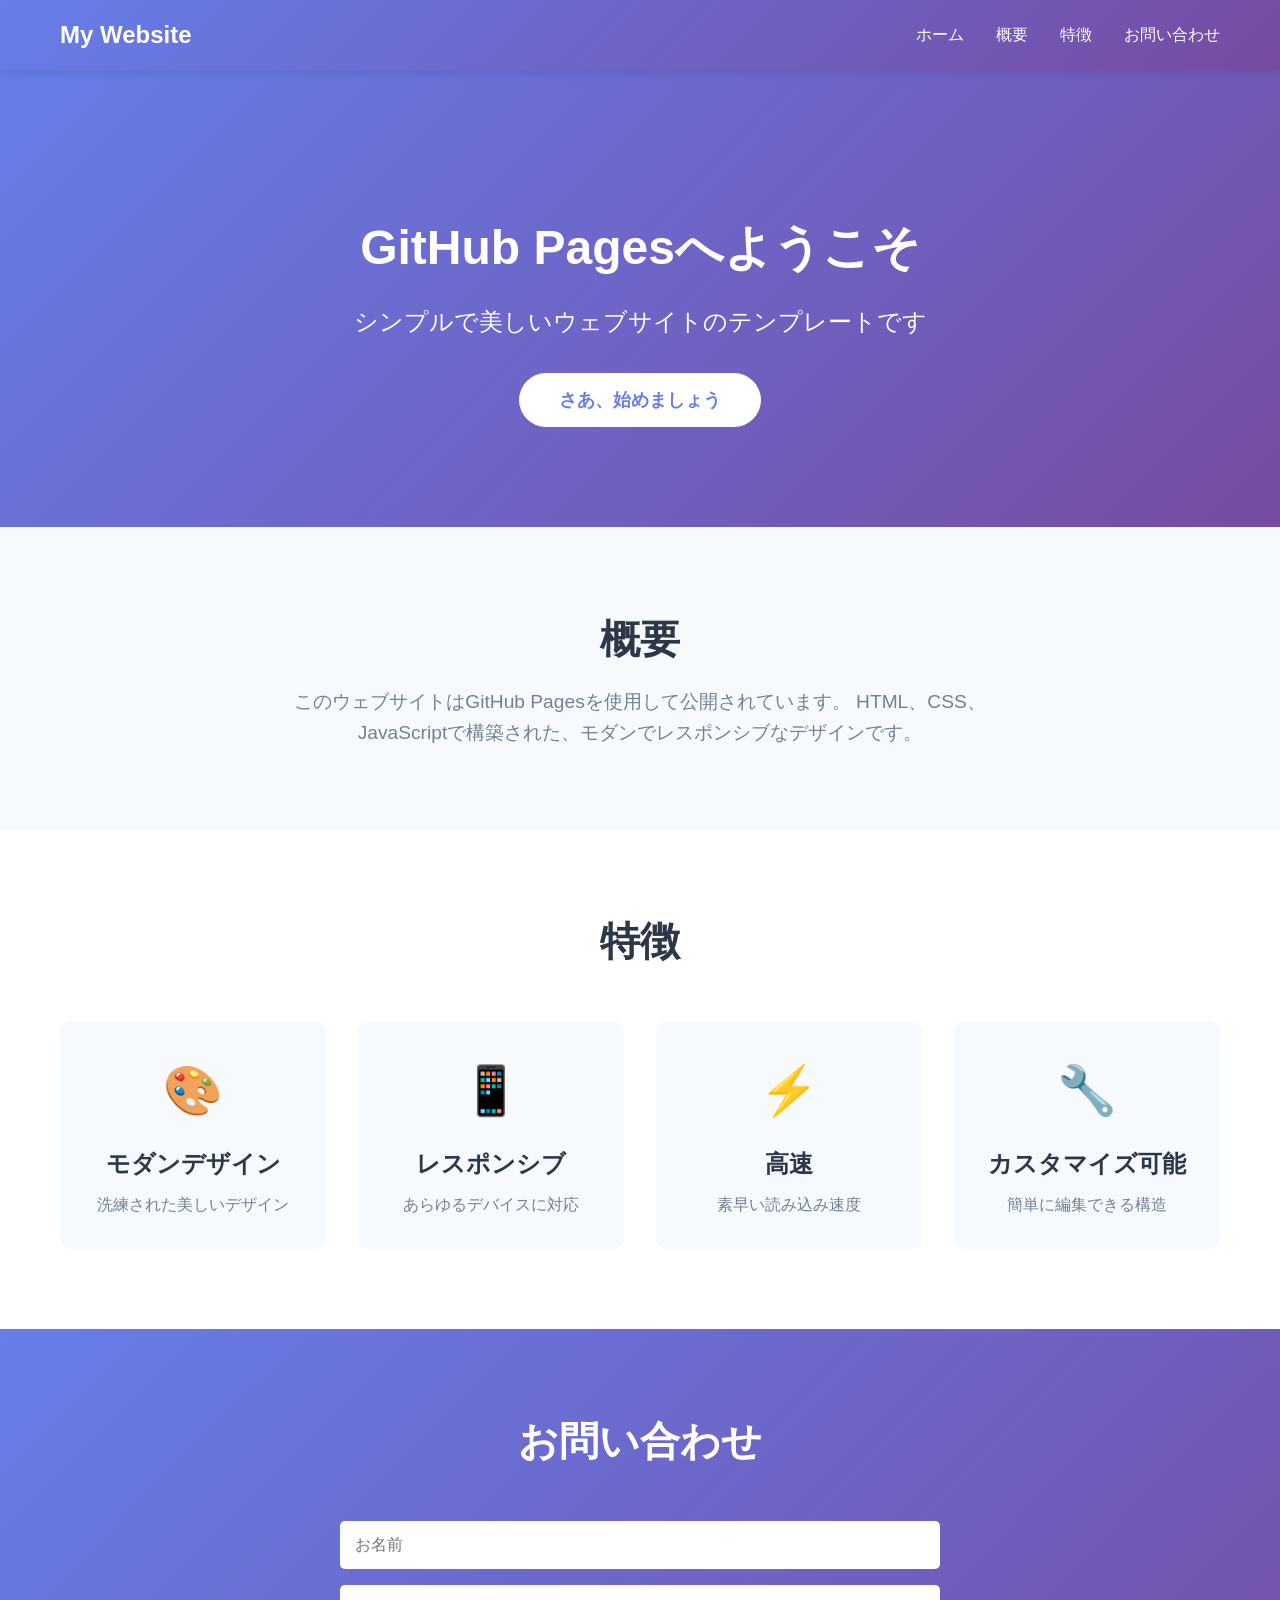
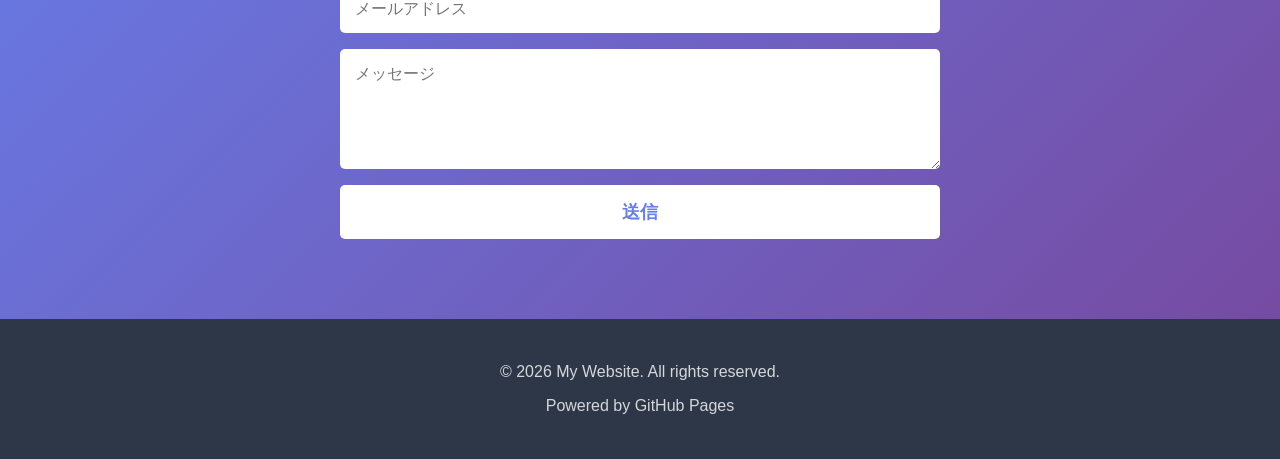
==== index.html @ a18860a4 "Add GitHub Pages template Created a modern, responsive website template with: - index.html: Main HTM" ====
<!DOCTYPE html>
<html lang="ja">
<head>
    <meta charset="UTF-8">
    <meta name="viewport" content="width=device-width, initial-scale=1.0">
    <meta name="description" content="GitHub Pagesで公開されたウェブサイトへようこそ">
    <title>My GitHub Pages Site</title>
    <link rel="stylesheet" href="style.css">
</head>
<body>
    <header>
        <nav class="navbar">
            <div class="container">
                <h1 class="logo">My Website</h1>
                <ul class="nav-menu">
                    <li><a href="#home">ホーム</a></li>
                    <li><a href="#about">概要</a></li>
                    <li><a href="#features">特徴</a></li>
                    <li><a href="#contact">お問い合わせ</a></li>
                </ul>
            </div>
        </nav>
    </header>

    <main>
        <section id="home" class="hero">
            <div class="container">
                <h2 class="hero-title">GitHub Pagesへようこそ</h2>
                <p class="hero-subtitle">シンプルで美しいウェブサイトのテンプレートです</p>
                <button class="cta-button">さあ、始めましょう</button>
            </div>
        </section>

        <section id="about" class="about">
            <div class="container">
                <h2 class="section-title">概要</h2>
                <p class="section-description">
                    このウェブサイトはGitHub Pagesを使用して公開されています。
                    HTML、CSS、JavaScriptで構築された、モダンでレスポンシブなデザインです。
                </p>
            </div>
        </section>

        <section id="features" class="features">
            <div class="container">
                <h2 class="section-title">特徴</h2>
                <div class="feature-grid">
                    <div class="feature-card">
                        <div class="feature-icon">🎨</div>
                        <h3>モダンデザイン</h3>
                        <p>洗練された美しいデザイン</p>
                    </div>
                    <div class="feature-card">
                        <div class="feature-icon">📱</div>
                        <h3>レスポンシブ</h3>
                        <p>あらゆるデバイスに対応</p>
                    </div>
                    <div class="feature-card">
                        <div class="feature-icon">⚡</div>
                        <h3>高速</h3>
                        <p>素早い読み込み速度</p>
                    </div>
                    <div class="feature-card">
                        <div class="feature-icon">🔧</div>
                        <h3>カスタマイズ可能</h3>
                        <p>簡単に編集できる構造</p>
                    </div>
                </div>
            </div>
        </section>

        <section id="contact" class="contact">
            <div class="container">
                <h2 class="section-title">お問い合わせ</h2>
                <form class="contact-form">
                    <input type="text" placeholder="お名前" required>
                    <input type="email" placeholder="メールアドレス" required>
                    <textarea placeholder="メッセージ" rows="5" required></textarea>
                    <button type="submit" class="submit-button">送信</button>
                </form>
            </div>
        </section>
    </main>

    <footer>
        <div class="container">
            <p>&copy; 2026 My Website. All rights reserved.</p>
            <p>Powered by GitHub Pages</p>
        </div>
    </footer>

    <script src="script.js"></script>
</body>
</html>
---- style.css ----
/* リセットとベーススタイル */
* {
    margin: 0;
    padding: 0;
    box-sizing: border-box;
}

body {
    font-family: -apple-system, BlinkMacSystemFont, 'Segoe UI', Roboto, Oxygen, Ubuntu, Cantarell, sans-serif;
    line-height: 1.6;
    color: #333;
    overflow-x: hidden;
}

.container {
    max-width: 1200px;
    margin: 0 auto;
    padding: 0 20px;
}

/* ナビゲーションバー */
.navbar {
    background: linear-gradient(135deg, #667eea 0%, #764ba2 100%);
    color: white;
    padding: 1rem 0;
    position: fixed;
    width: 100%;
    top: 0;
    z-index: 1000;
    box-shadow: 0 2px 10px rgba(0, 0, 0, 0.1);
}

.navbar .container {
    display: flex;
    justify-content: space-between;
    align-items: center;
}

.logo {
    font-size: 1.5rem;
    font-weight: bold;
}

.nav-menu {
    display: flex;
    list-style: none;
    gap: 2rem;
}

.nav-menu a {
    color: white;
    text-decoration: none;
    transition: opacity 0.3s;
}

.nav-menu a:hover {
    opacity: 0.8;
}

/* ヒーローセクション */
.hero {
    background: linear-gradient(135deg, #667eea 0%, #764ba2 100%);
    color: white;
    padding: 150px 0 100px;
    text-align: center;
    margin-top: 60px;
}

.hero-title {
    font-size: 3rem;
    margin-bottom: 1rem;
    animation: fadeInUp 1s ease;
}

.hero-subtitle {
    font-size: 1.5rem;
    margin-bottom: 2rem;
    opacity: 0.9;
    animation: fadeInUp 1s ease 0.2s;
    animation-fill-mode: both;
}

.cta-button {
    background: white;
    color: #667eea;
    padding: 15px 40px;
    font-size: 1.1rem;
    border: none;
    border-radius: 50px;
    cursor: pointer;
    transition: transform 0.3s, box-shadow 0.3s;
    animation: fadeInUp 1s ease 0.4s;
    animation-fill-mode: both;
    font-weight: bold;
}

.cta-button:hover {
    transform: translateY(-3px);
    box-shadow: 0 10px 25px rgba(0, 0, 0, 0.2);
}

/* セクション共通スタイル */
section {
    padding: 80px 0;
}

.section-title {
    font-size: 2.5rem;
    text-align: center;
    margin-bottom: 1rem;
    color: #2d3748;
}

.section-description {
    text-align: center;
    font-size: 1.2rem;
    color: #718096;
    max-width: 700px;
    margin: 0 auto;
}

/* 概要セクション */
.about {
    background: #f7fafc;
}

/* 特徴セクション */
.features {
    background: white;
}

.feature-grid {
    display: grid;
    grid-template-columns: repeat(auto-fit, minmax(250px, 1fr));
    gap: 2rem;
    margin-top: 3rem;
}

.feature-card {
    background: #f7fafc;
    padding: 2rem;
    border-radius: 10px;
    text-align: center;
    transition: transform 0.3s, box-shadow 0.3s;
}

.feature-card:hover {
    transform: translateY(-5px);
    box-shadow: 0 10px 30px rgba(0, 0, 0, 0.1);
}

.feature-icon {
    font-size: 3rem;
    margin-bottom: 1rem;
}

.feature-card h3 {
    font-size: 1.5rem;
    margin-bottom: 0.5rem;
    color: #2d3748;
}

.feature-card p {
    color: #718096;
}

/* お問い合わせセクション */
.contact {
    background: linear-gradient(135deg, #667eea 0%, #764ba2 100%);
    color: white;
}

.contact .section-title {
    color: white;
}

.contact-form {
    max-width: 600px;
    margin: 3rem auto 0;
    display: flex;
    flex-direction: column;
    gap: 1rem;
}

.contact-form input,
.contact-form textarea {
    padding: 15px;
    border: none;
    border-radius: 5px;
    font-size: 1rem;
    font-family: inherit;
}

.contact-form textarea {
    resize: vertical;
}

.submit-button {
    background: white;
    color: #667eea;
    padding: 15px;
    border: none;
    border-radius: 5px;
    font-size: 1.1rem;
    font-weight: bold;
    cursor: pointer;
    transition: transform 0.3s, box-shadow 0.3s;
}

.submit-button:hover {
    transform: translateY(-2px);
    box-shadow: 0 5px 15px rgba(0, 0, 0, 0.2);
}

/* フッター */
footer {
    background: #2d3748;
    color: white;
    text-align: center;
    padding: 2rem 0;
}

footer p {
    margin: 0.5rem 0;
    opacity: 0.8;
}

/* アニメーション */
@keyframes fadeInUp {
    from {
        opacity: 0;
        transform: translateY(30px);
    }
    to {
        opacity: 1;
        transform: translateY(0);
    }
}

/* レスポンシブデザイン */
@media (max-width: 768px) {
    .nav-menu {
        gap: 1rem;
        font-size: 0.9rem;
    }

    .hero-title {
        font-size: 2rem;
    }

    .hero-subtitle {
        font-size: 1.2rem;
    }

    .section-title {
        font-size: 2rem;
    }

    .feature-grid {
        grid-template-columns: 1fr;
    }
}

@media (max-width: 480px) {
    .navbar .container {
        flex-direction: column;
        gap: 1rem;
    }

    .nav-menu {
        flex-wrap: wrap;
        justify-content: center;
    }
}
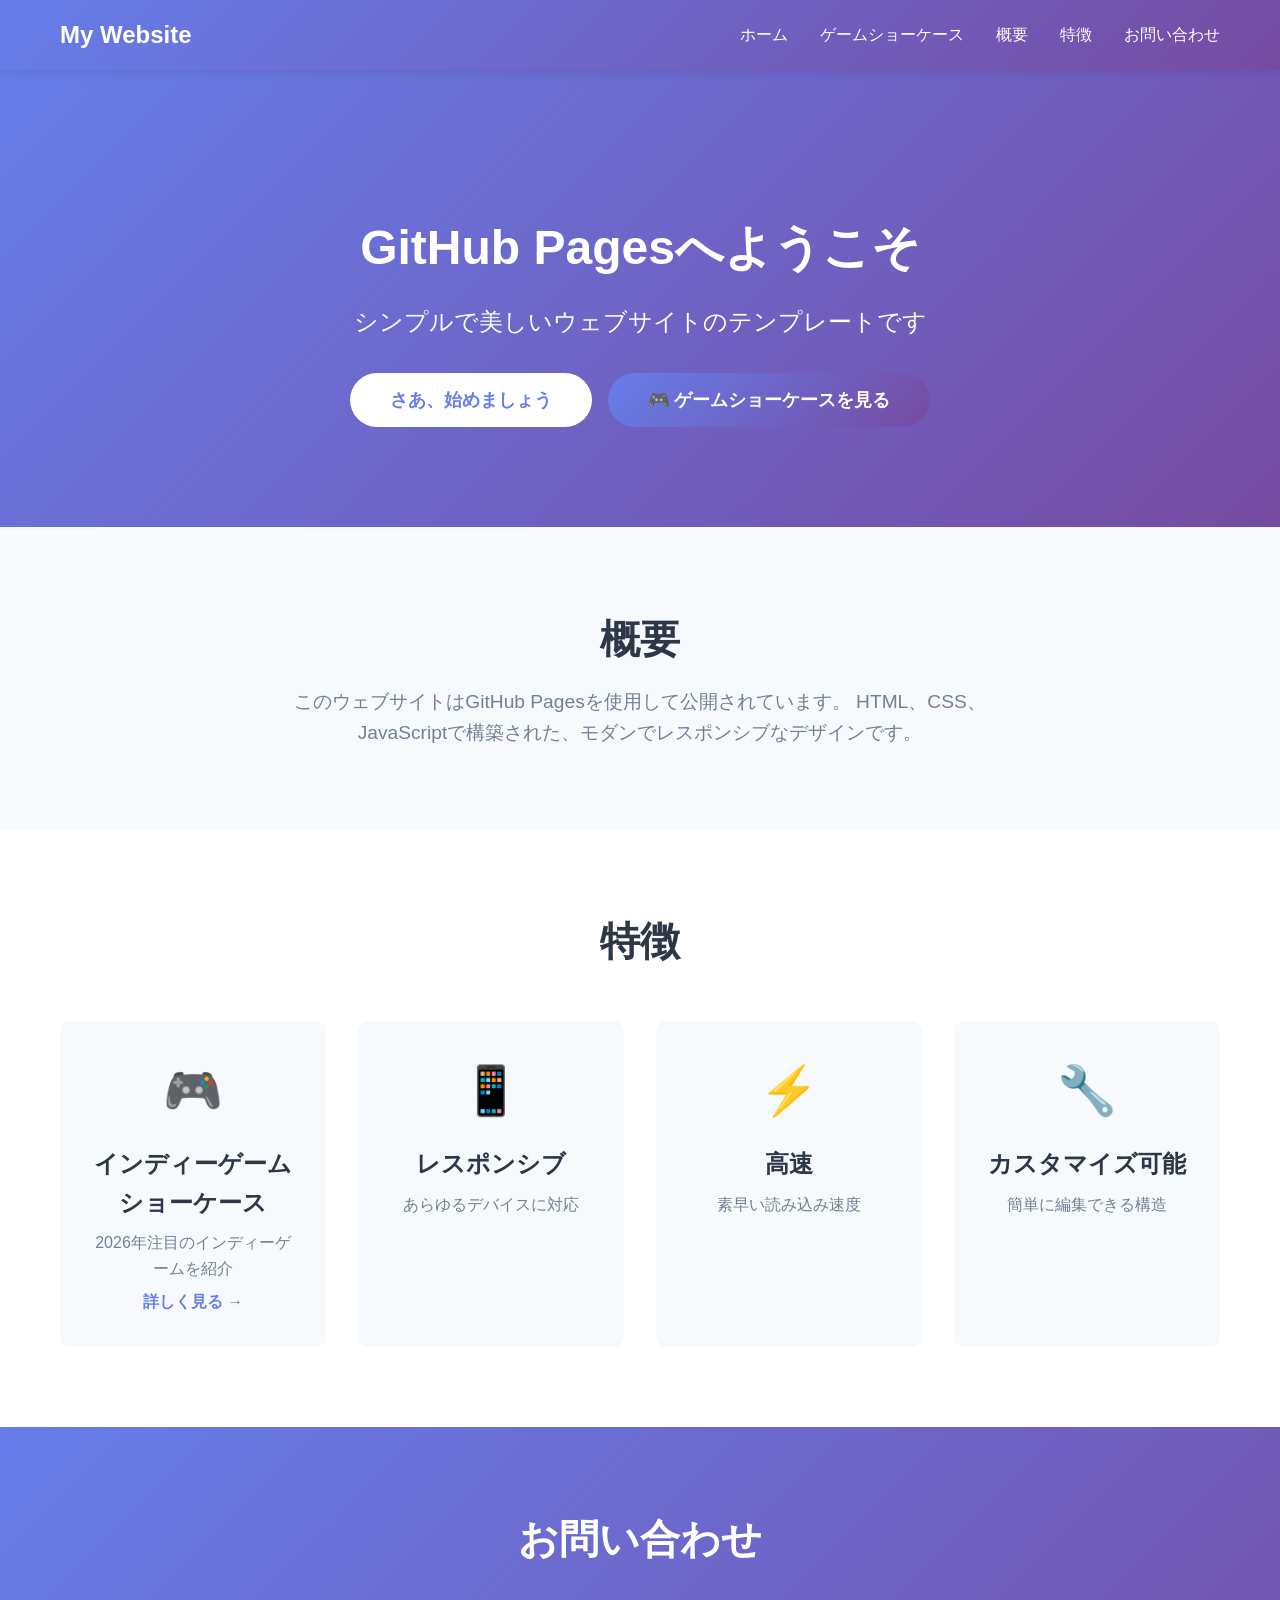
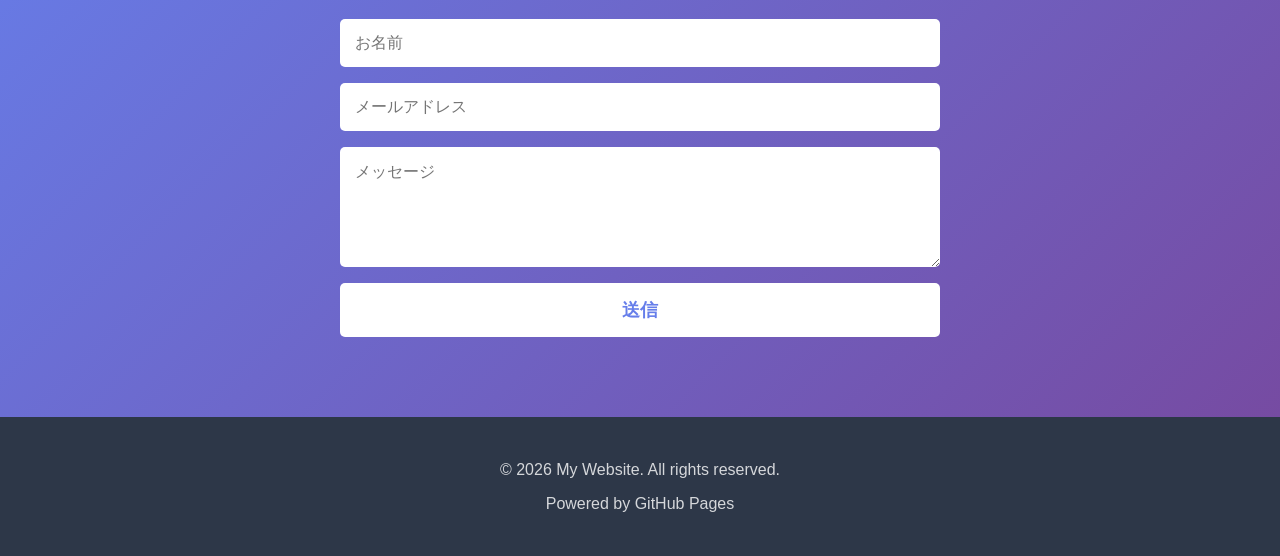
==== commit 52cd5f2e: "Add indie games showcase page for 2026 Created a comprehensive showcase page featuring: - 10 trendin" ====
--- a/index.html
+++ b/index.html
@@ -14,6 +14,7 @@
                 <h1 class="logo">My Website</h1>
                 <ul class="nav-menu">
                     <li><a href="#home">ホーム</a></li>
+                    <li><a href="showcase.html">ゲームショーケース</a></li>
                     <li><a href="#about">概要</a></li>
                     <li><a href="#features">特徴</a></li>
                     <li><a href="#contact">お問い合わせ</a></li>
@@ -27,7 +28,14 @@
             <div class="container">
                 <h2 class="hero-title">GitHub Pagesへようこそ</h2>
                 <p class="hero-subtitle">シンプルで美しいウェブサイトのテンプレートです</p>
-                <button class="cta-button">さあ、始めましょう</button>
+                <div style="display: flex; gap: 1rem; justify-content: center; flex-wrap: wrap;">
+                    <button class="cta-button">さあ、始めましょう</button>
+                    <a href="showcase.html" style="text-decoration: none;">
+                        <button class="cta-button" style="background: linear-gradient(135deg, #667eea 0%, #764ba2 100%); color: white;">
+                            🎮 ゲームショーケースを見る
+                        </button>
+                    </a>
+                </div>
             </div>
         </section>
 
@@ -46,9 +54,10 @@
                 <h2 class="section-title">特徴</h2>
                 <div class="feature-grid">
                     <div class="feature-card">
-                        <div class="feature-icon">🎨</div>
-                        <h3>モダンデザイン</h3>
-                        <p>洗練された美しいデザイン</p>
+                        <div class="feature-icon">🎮</div>
+                        <h3>インディーゲームショーケース</h3>
+                        <p>2026年注目のインディーゲームを紹介</p>
+                        <a href="showcase.html" style="display: inline-block; margin-top: 0.5rem; color: #667eea; text-decoration: none; font-weight: bold;">詳しく見る →</a>
                     </div>
                     <div class="feature-card">
                         <div class="feature-icon">📱</div>
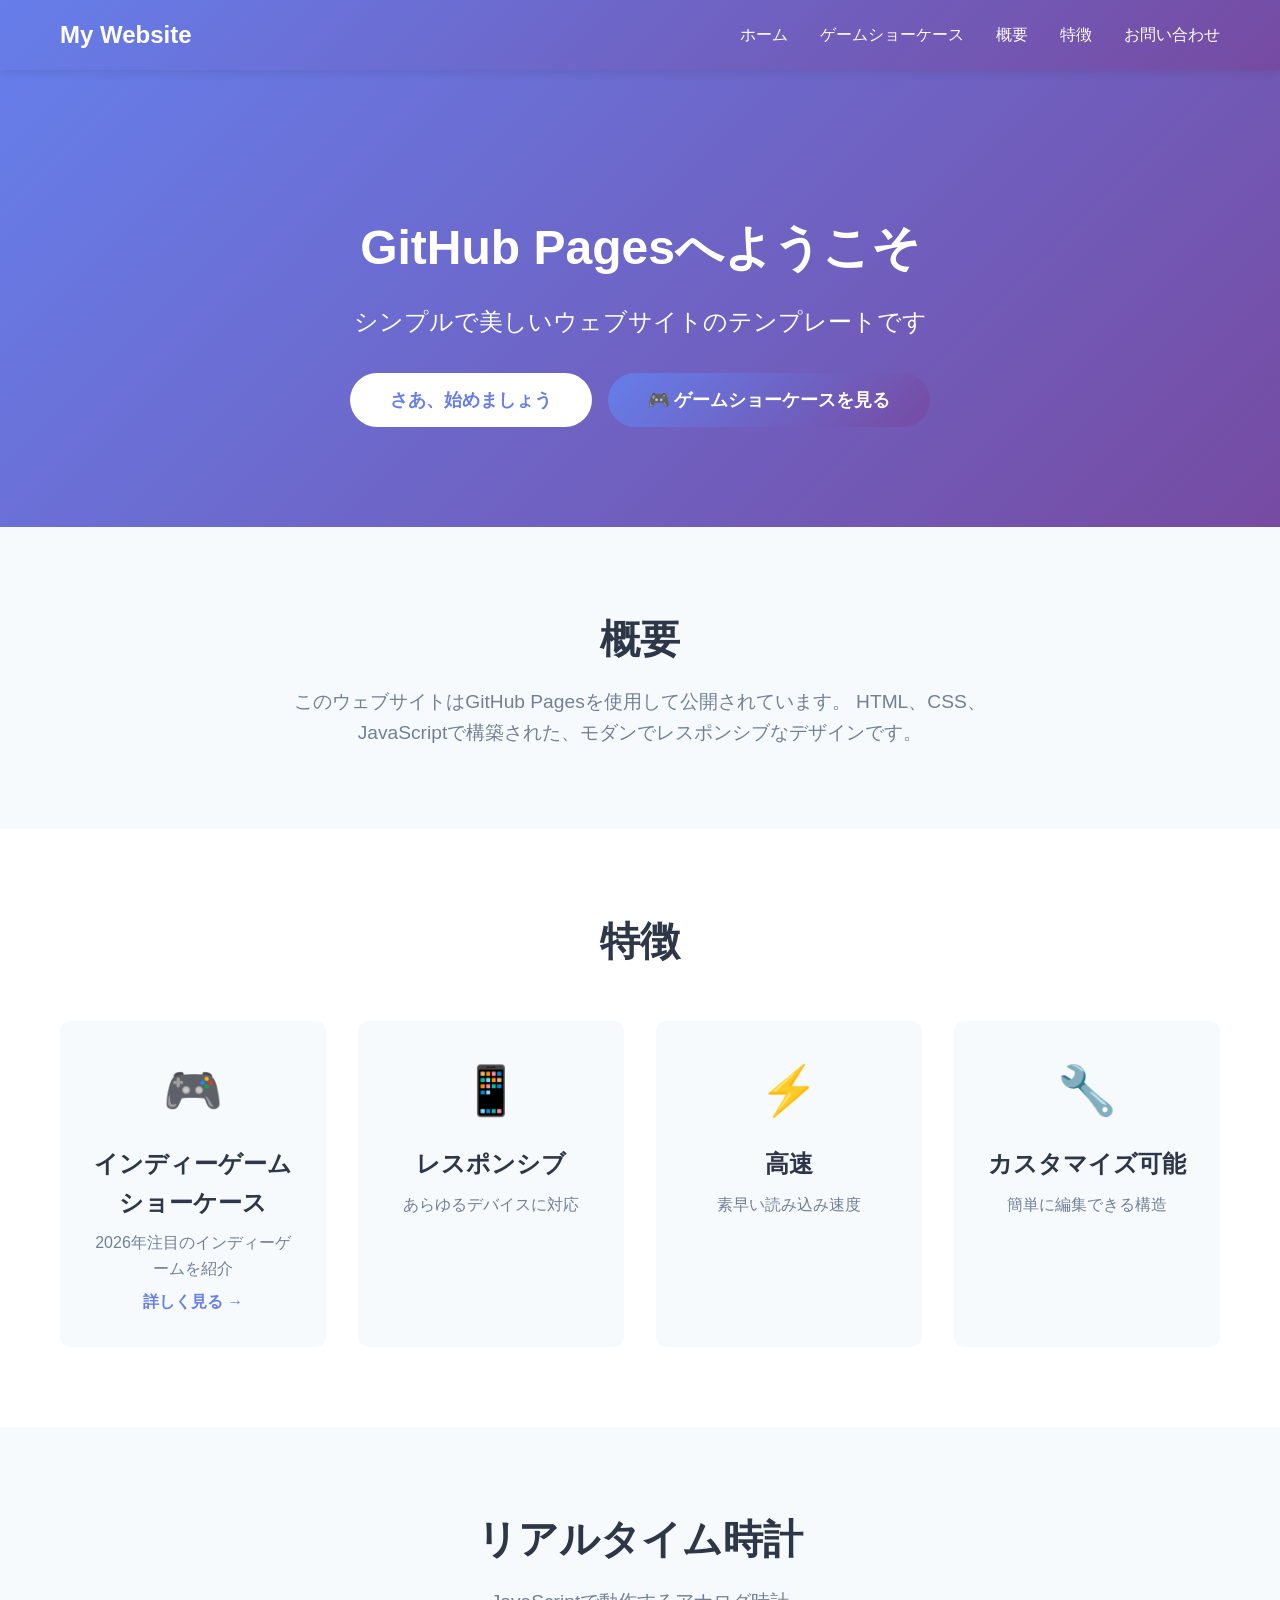
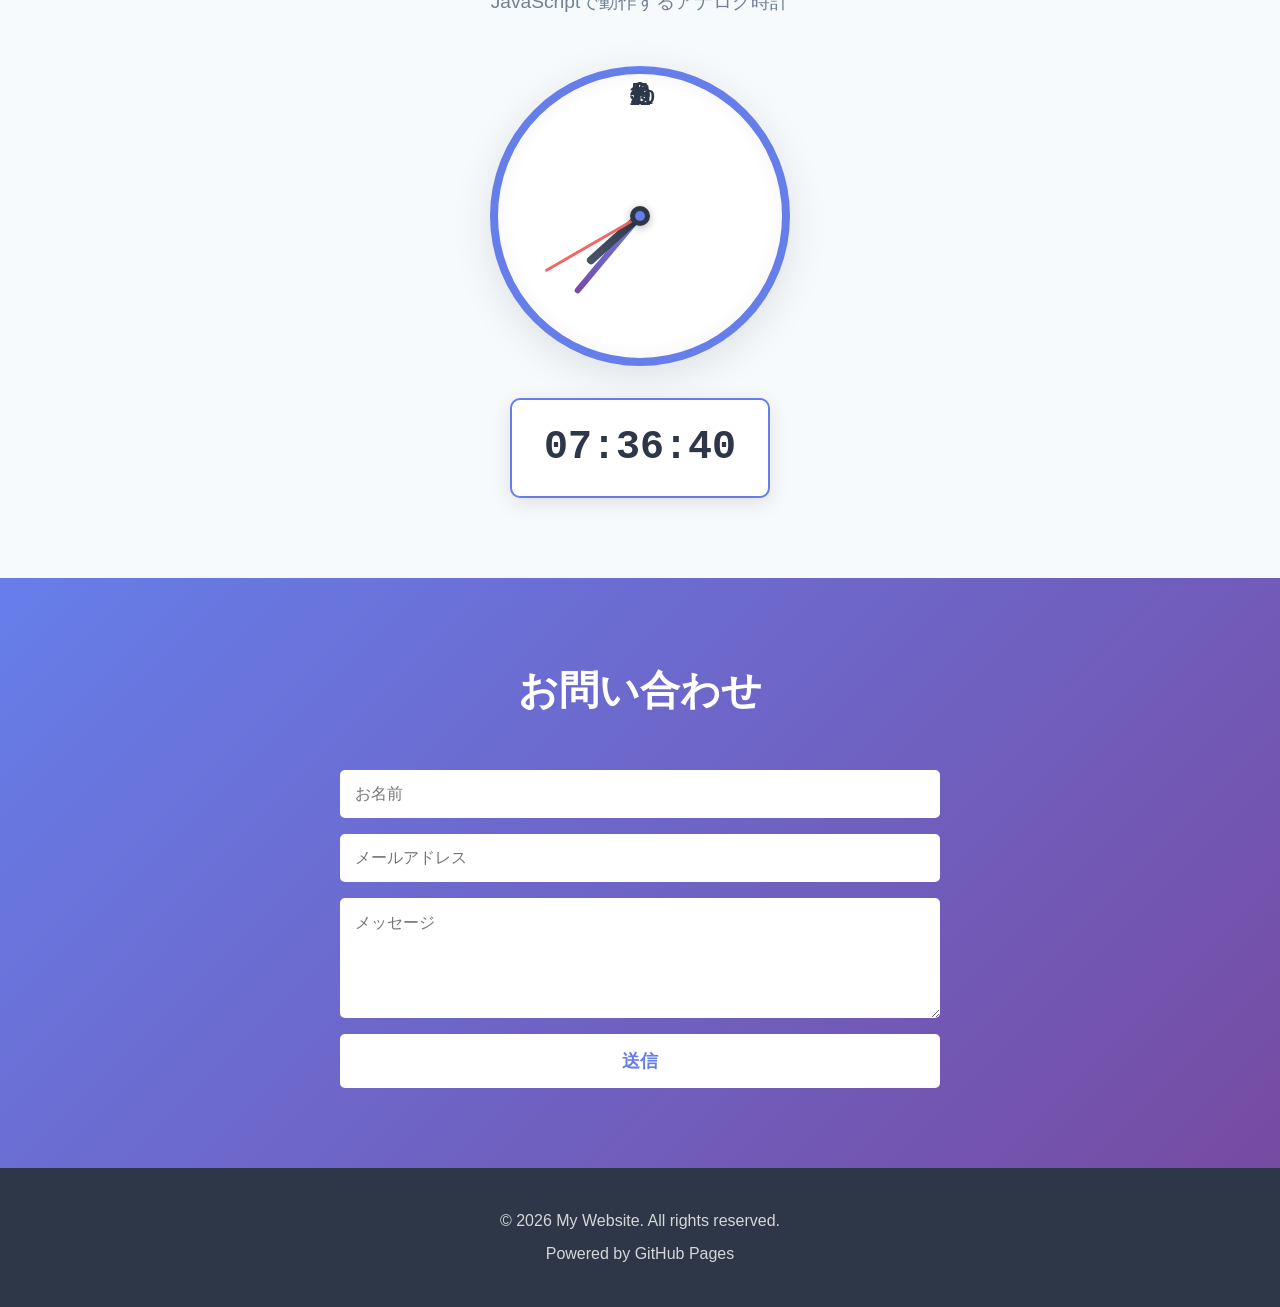
==== commit 97784978: "Add dynamic analog clock to homepage Implemented a fully functional analog clock with the following " ====
--- a/index.html
+++ b/index.html
@@ -78,6 +78,39 @@
             </div>
         </section>
 
+        <section id="clock" class="clock-section">
+            <div class="container">
+                <h2 class="section-title">リアルタイム時計</h2>
+                <p class="section-description">JavaScriptで動作するアナログ時計</p>
+                <div class="clock-container">
+                    <div class="analog-clock">
+                        <div class="clock-face">
+                            <!-- 時刻マーカー -->
+                            <div class="hour-marker" style="transform: rotate(0deg)"><span>12</span></div>
+                            <div class="hour-marker" style="transform: rotate(30deg)"><span>1</span></div>
+                            <div class="hour-marker" style="transform: rotate(60deg)"><span>2</span></div>
+                            <div class="hour-marker" style="transform: rotate(90deg)"><span>3</span></div>
+                            <div class="hour-marker" style="transform: rotate(120deg)"><span>4</span></div>
+                            <div class="hour-marker" style="transform: rotate(150deg)"><span>5</span></div>
+                            <div class="hour-marker" style="transform: rotate(180deg)"><span>6</span></div>
+                            <div class="hour-marker" style="transform: rotate(210deg)"><span>7</span></div>
+                            <div class="hour-marker" style="transform: rotate(240deg)"><span>8</span></div>
+                            <div class="hour-marker" style="transform: rotate(270deg)"><span>9</span></div>
+                            <div class="hour-marker" style="transform: rotate(300deg)"><span>10</span></div>
+                            <div class="hour-marker" style="transform: rotate(330deg)"><span>11</span></div>
+
+                            <!-- 時計の針 -->
+                            <div class="hand hour-hand" id="hour-hand"></div>
+                            <div class="hand minute-hand" id="minute-hand"></div>
+                            <div class="hand second-hand" id="second-hand"></div>
+                            <div class="center-dot"></div>
+                        </div>
+                    </div>
+                    <div class="digital-time" id="digital-time">00:00:00</div>
+                </div>
+            </div>
+        </section>
+
         <section id="contact" class="contact">
             <div class="container">
                 <h2 class="section-title">お問い合わせ</h2>
--- a/style.css
+++ b/style.css
@@ -237,6 +237,144 @@
     }
 }
 
+/* 時計セクション */
+.clock-section {
+    background: #f7fafc;
+    padding: 80px 0;
+}
+
+.clock-container {
+    display: flex;
+    flex-direction: column;
+    align-items: center;
+    gap: 2rem;
+    margin-top: 3rem;
+}
+
+.analog-clock {
+    position: relative;
+    width: 300px;
+    height: 300px;
+    background: white;
+    border-radius: 50%;
+    box-shadow: 0 10px 40px rgba(0, 0, 0, 0.1),
+                inset 0 0 20px rgba(0, 0, 0, 0.05);
+    border: 8px solid #667eea;
+}
+
+.clock-face {
+    position: relative;
+    width: 100%;
+    height: 100%;
+    border-radius: 50%;
+}
+
+/* 時刻マーカー */
+.hour-marker {
+    position: absolute;
+    width: 100%;
+    height: 100%;
+    display: flex;
+    justify-content: center;
+    top: 0;
+    left: 0;
+}
+
+.hour-marker span {
+    display: inline-block;
+    margin-top: 10px;
+    font-size: 1.2rem;
+    font-weight: bold;
+    color: #2d3748;
+    transform: rotate(calc(var(--rotation) * -1deg));
+}
+
+.hour-marker:nth-child(1) span { transform: rotate(0deg); }
+.hour-marker:nth-child(2) span { transform: rotate(-30deg); }
+.hour-marker:nth-child(3) span { transform: rotate(-60deg); }
+.hour-marker:nth-child(4) span { transform: rotate(-90deg); }
+.hour-marker:nth-child(5) span { transform: rotate(-120deg); }
+.hour-marker:nth-child(6) span { transform: rotate(-150deg); }
+.hour-marker:nth-child(7) span { transform: rotate(-180deg); }
+.hour-marker:nth-child(8) span { transform: rotate(-210deg); }
+.hour-marker:nth-child(9) span { transform: rotate(-240deg); }
+.hour-marker:nth-child(10) span { transform: rotate(-270deg); }
+.hour-marker:nth-child(11) span { transform: rotate(-300deg); }
+.hour-marker:nth-child(12) span { transform: rotate(-330deg); }
+
+/* 時計の針 */
+.hand {
+    position: absolute;
+    bottom: 50%;
+    left: 50%;
+    transform-origin: bottom center;
+    border-radius: 10px;
+    transition: transform 0.3s cubic-bezier(0.4, 0, 0.2, 1);
+}
+
+.hour-hand {
+    width: 8px;
+    height: 70px;
+    background: linear-gradient(to top, #2d3748, #4a5568);
+    margin-left: -4px;
+    z-index: 3;
+}
+
+.minute-hand {
+    width: 6px;
+    height: 100px;
+    background: linear-gradient(to top, #667eea, #764ba2);
+    margin-left: -3px;
+    z-index: 2;
+}
+
+.second-hand {
+    width: 3px;
+    height: 110px;
+    background: #f56565;
+    margin-left: -1.5px;
+    z-index: 4;
+    transition: transform 0.05s cubic-bezier(0.4, 0, 0.2, 1);
+}
+
+.center-dot {
+    position: absolute;
+    width: 20px;
+    height: 20px;
+    background: #2d3748;
+    border-radius: 50%;
+    top: 50%;
+    left: 50%;
+    transform: translate(-50%, -50%);
+    z-index: 5;
+    box-shadow: 0 2px 8px rgba(0, 0, 0, 0.3);
+}
+
+.center-dot::after {
+    content: '';
+    position: absolute;
+    width: 10px;
+    height: 10px;
+    background: #667eea;
+    border-radius: 50%;
+    top: 50%;
+    left: 50%;
+    transform: translate(-50%, -50%);
+}
+
+/* デジタル時計 */
+.digital-time {
+    font-size: 2.5rem;
+    font-weight: bold;
+    color: #2d3748;
+    font-family: 'Courier New', monospace;
+    background: white;
+    padding: 1rem 2rem;
+    border-radius: 10px;
+    box-shadow: 0 5px 20px rgba(0, 0, 0, 0.1);
+    border: 2px solid #667eea;
+}
+
 /* レスポンシブデザイン */
 @media (max-width: 768px) {
     .nav-menu {
@@ -259,6 +397,27 @@
     .feature-grid {
         grid-template-columns: 1fr;
     }
+
+    .analog-clock {
+        width: 250px;
+        height: 250px;
+    }
+
+    .hour-hand {
+        height: 60px;
+    }
+
+    .minute-hand {
+        height: 85px;
+    }
+
+    .second-hand {
+        height: 95px;
+    }
+
+    .digital-time {
+        font-size: 2rem;
+    }
 }
 
 @media (max-width: 480px) {
@@ -271,4 +430,30 @@
         flex-wrap: wrap;
         justify-content: center;
     }
-}
+
+    .analog-clock {
+        width: 200px;
+        height: 200px;
+    }
+
+    .hour-hand {
+        height: 50px;
+    }
+
+    .minute-hand {
+        height: 70px;
+    }
+
+    .second-hand {
+        height: 80px;
+    }
+
+    .hour-marker span {
+        font-size: 1rem;
+    }
+
+    .digital-time {
+        font-size: 1.5rem;
+        padding: 0.75rem 1.5rem;
+    }
+}
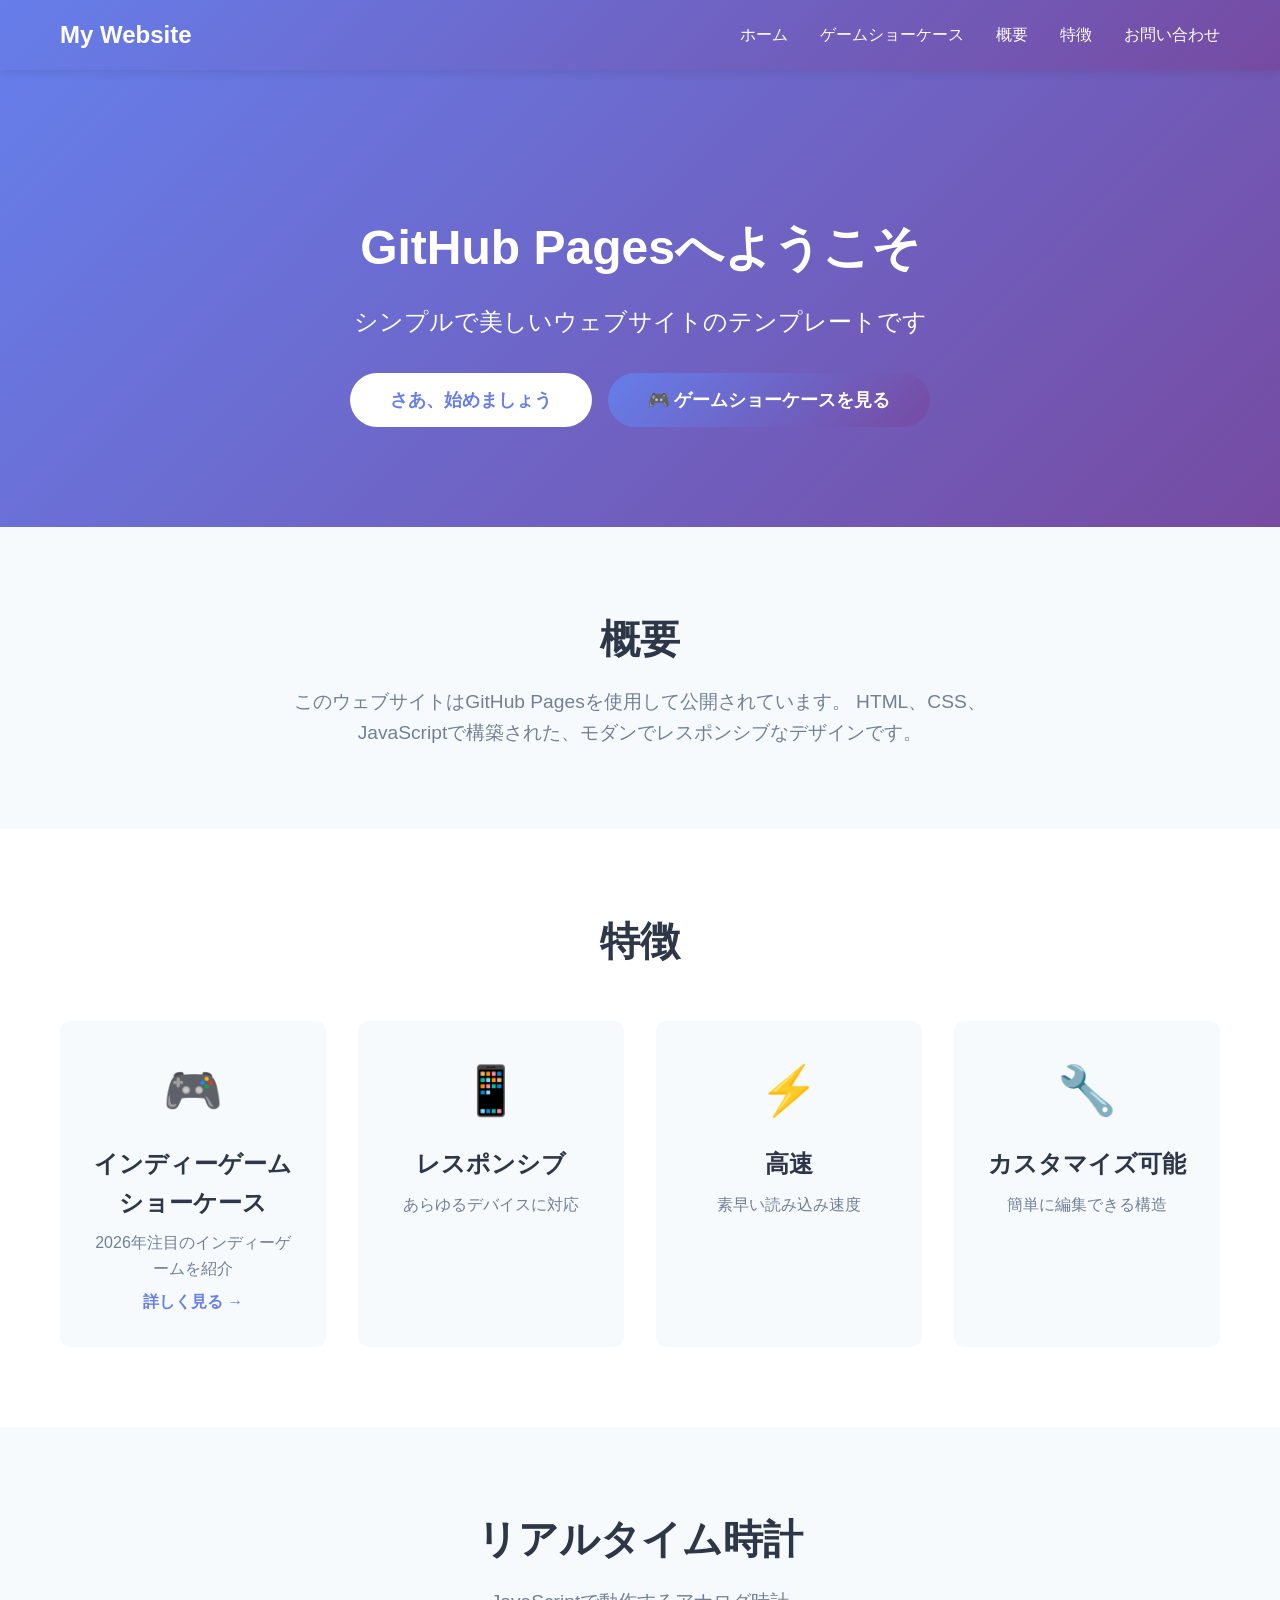
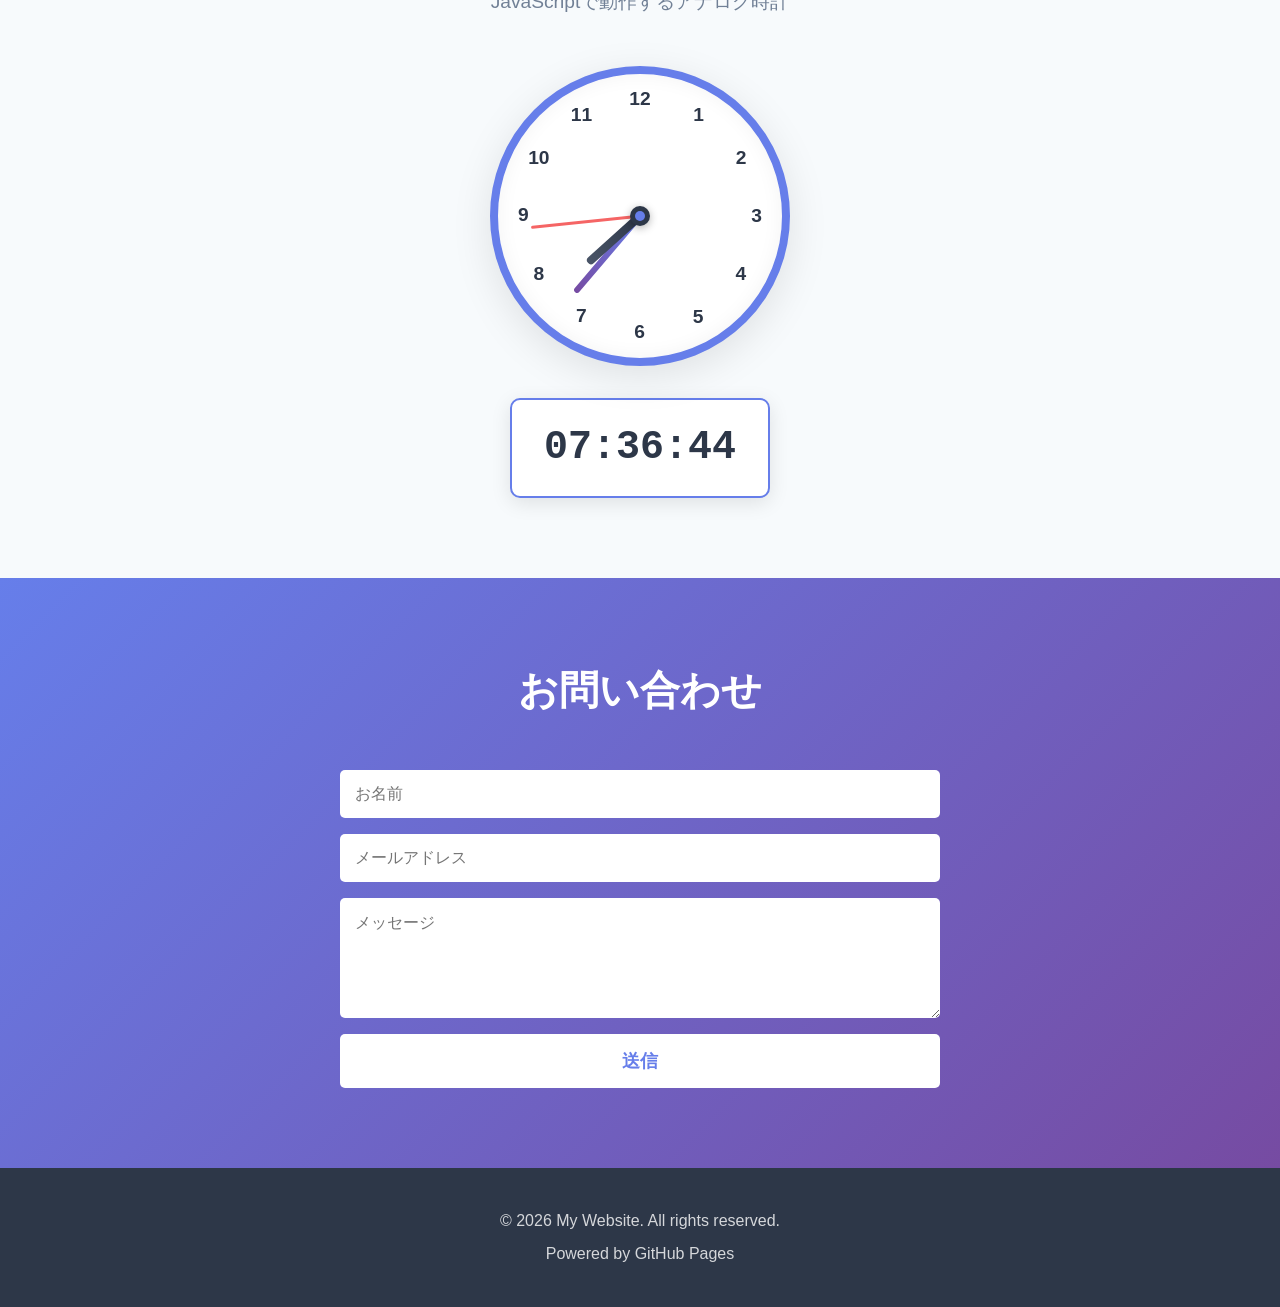
==== commit b3c5aef8: "Fix clock number positioning with inline styles Added inline transform styles to each hour marker sp" ====
--- a/index.html
+++ b/index.html
@@ -86,18 +86,18 @@
                     <div class="analog-clock">
                         <div class="clock-face">
                             <!-- 時刻マーカー -->
-                            <div class="hour-marker" style="transform: rotate(0deg)"><span>12</span></div>
-                            <div class="hour-marker" style="transform: rotate(30deg)"><span>1</span></div>
-                            <div class="hour-marker" style="transform: rotate(60deg)"><span>2</span></div>
-                            <div class="hour-marker" style="transform: rotate(90deg)"><span>3</span></div>
-                            <div class="hour-marker" style="transform: rotate(120deg)"><span>4</span></div>
-                            <div class="hour-marker" style="transform: rotate(150deg)"><span>5</span></div>
-                            <div class="hour-marker" style="transform: rotate(180deg)"><span>6</span></div>
-                            <div class="hour-marker" style="transform: rotate(210deg)"><span>7</span></div>
-                            <div class="hour-marker" style="transform: rotate(240deg)"><span>8</span></div>
-                            <div class="hour-marker" style="transform: rotate(270deg)"><span>9</span></div>
-                            <div class="hour-marker" style="transform: rotate(300deg)"><span>10</span></div>
-                            <div class="hour-marker" style="transform: rotate(330deg)"><span>11</span></div>
+                            <div class="hour-marker" style="transform: rotate(0deg)"><span style="transform: rotate(0deg)">12</span></div>
+                            <div class="hour-marker" style="transform: rotate(30deg)"><span style="transform: rotate(-30deg)">1</span></div>
+                            <div class="hour-marker" style="transform: rotate(60deg)"><span style="transform: rotate(-60deg)">2</span></div>
+                            <div class="hour-marker" style="transform: rotate(90deg)"><span style="transform: rotate(-90deg)">3</span></div>
+                            <div class="hour-marker" style="transform: rotate(120deg)"><span style="transform: rotate(-120deg)">4</span></div>
+                            <div class="hour-marker" style="transform: rotate(150deg)"><span style="transform: rotate(-150deg)">5</span></div>
+                            <div class="hour-marker" style="transform: rotate(180deg)"><span style="transform: rotate(-180deg)">6</span></div>
+                            <div class="hour-marker" style="transform: rotate(210deg)"><span style="transform: rotate(-210deg)">7</span></div>
+                            <div class="hour-marker" style="transform: rotate(240deg)"><span style="transform: rotate(-240deg)">8</span></div>
+                            <div class="hour-marker" style="transform: rotate(270deg)"><span style="transform: rotate(-270deg)">9</span></div>
+                            <div class="hour-marker" style="transform: rotate(300deg)"><span style="transform: rotate(-300deg)">10</span></div>
+                            <div class="hour-marker" style="transform: rotate(330deg)"><span style="transform: rotate(-330deg)">11</span></div>
 
                             <!-- 時計の針 -->
                             <div class="hand hour-hand" id="hour-hand"></div>
--- a/style.css
+++ b/style.css
@@ -276,6 +276,7 @@
     height: 100%;
     display: flex;
     justify-content: center;
+    align-items: flex-start;
     top: 0;
     left: 0;
 }
@@ -286,21 +287,21 @@
     font-size: 1.2rem;
     font-weight: bold;
     color: #2d3748;
-    transform: rotate(calc(var(--rotation) * -1deg));
-}
-
-.hour-marker:nth-child(1) span { transform: rotate(0deg); }
-.hour-marker:nth-child(2) span { transform: rotate(-30deg); }
-.hour-marker:nth-child(3) span { transform: rotate(-60deg); }
-.hour-marker:nth-child(4) span { transform: rotate(-90deg); }
-.hour-marker:nth-child(5) span { transform: rotate(-120deg); }
-.hour-marker:nth-child(6) span { transform: rotate(-150deg); }
-.hour-marker:nth-child(7) span { transform: rotate(-180deg); }
-.hour-marker:nth-child(8) span { transform: rotate(-210deg); }
-.hour-marker:nth-child(9) span { transform: rotate(-240deg); }
-.hour-marker:nth-child(10) span { transform: rotate(-270deg); }
-.hour-marker:nth-child(11) span { transform: rotate(-300deg); }
-.hour-marker:nth-child(12) span { transform: rotate(-330deg); }
+}
+
+/* 各マーカーのspanを親の回転の逆方向に回転させて正立させる */
+.hour-marker:nth-of-type(1) span { transform: rotate(0deg); }
+.hour-marker:nth-of-type(2) span { transform: rotate(-30deg); }
+.hour-marker:nth-of-type(3) span { transform: rotate(-60deg); }
+.hour-marker:nth-of-type(4) span { transform: rotate(-90deg); }
+.hour-marker:nth-of-type(5) span { transform: rotate(-120deg); }
+.hour-marker:nth-of-type(6) span { transform: rotate(-150deg); }
+.hour-marker:nth-of-type(7) span { transform: rotate(-180deg); }
+.hour-marker:nth-of-type(8) span { transform: rotate(-210deg); }
+.hour-marker:nth-of-type(9) span { transform: rotate(-240deg); }
+.hour-marker:nth-of-type(10) span { transform: rotate(-270deg); }
+.hour-marker:nth-of-type(11) span { transform: rotate(-300deg); }
+.hour-marker:nth-of-type(12) span { transform: rotate(-330deg); }
 
 /* 時計の針 */
 .hand {
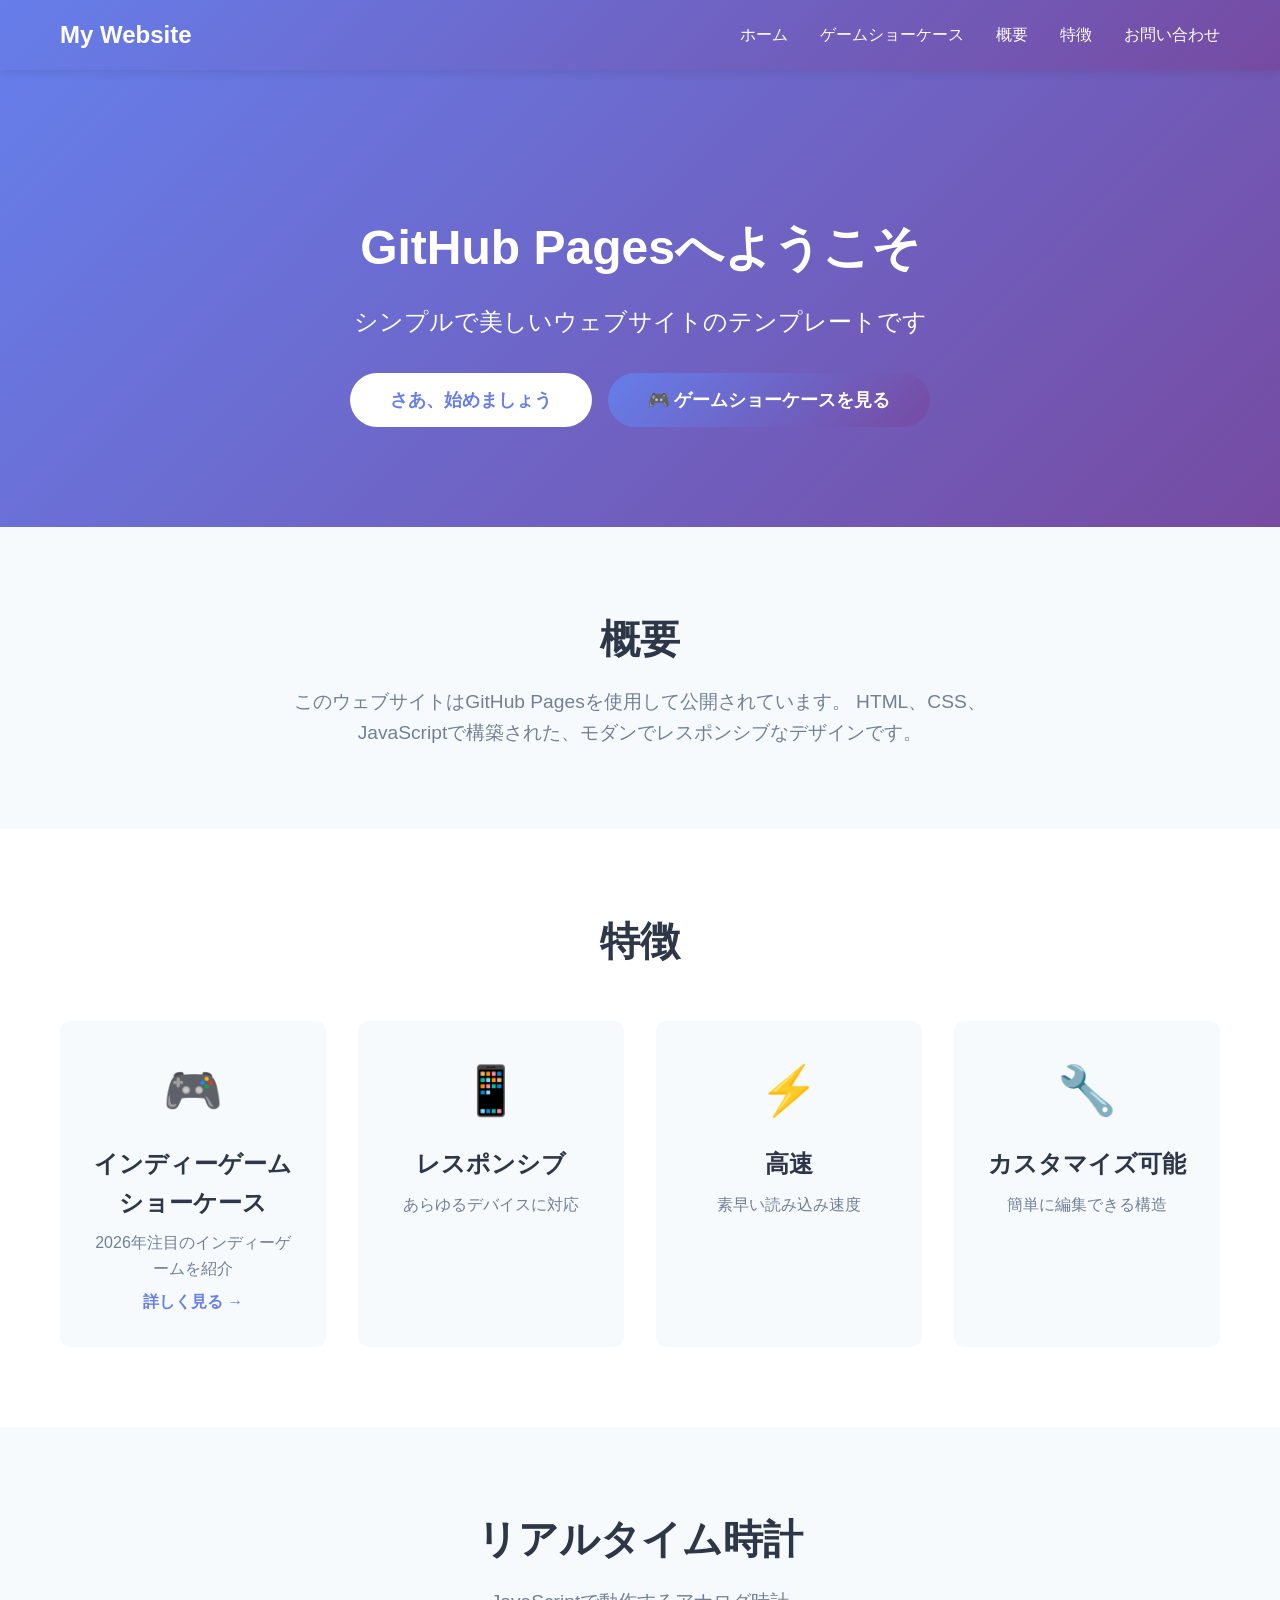
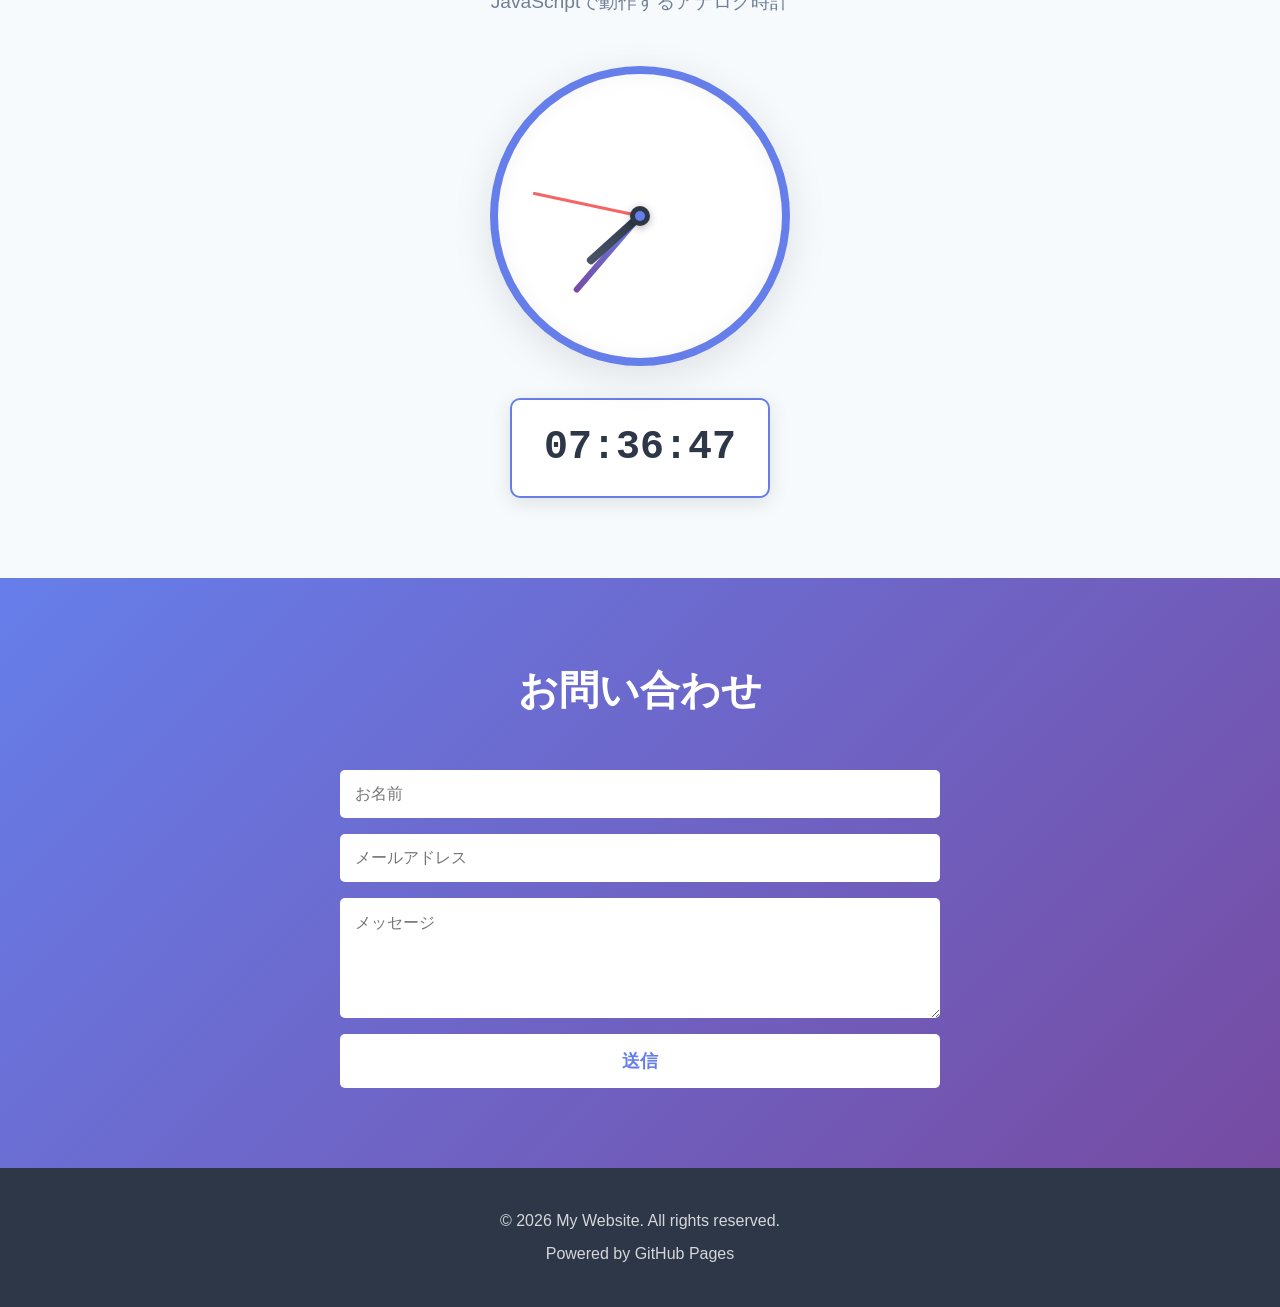
==== commit d9dd8ebd: "Remove hour markers from analog clock Removed all hour marker numbers (1-12) from the clock face due" ====
--- a/index.html
+++ b/index.html
@@ -85,20 +85,6 @@
                 <div class="clock-container">
                     <div class="analog-clock">
                         <div class="clock-face">
-                            <!-- 時刻マーカー -->
-                            <div class="hour-marker" style="transform: rotate(0deg)"><span style="transform: rotate(0deg)">12</span></div>
-                            <div class="hour-marker" style="transform: rotate(30deg)"><span style="transform: rotate(-30deg)">1</span></div>
-                            <div class="hour-marker" style="transform: rotate(60deg)"><span style="transform: rotate(-60deg)">2</span></div>
-                            <div class="hour-marker" style="transform: rotate(90deg)"><span style="transform: rotate(-90deg)">3</span></div>
-                            <div class="hour-marker" style="transform: rotate(120deg)"><span style="transform: rotate(-120deg)">4</span></div>
-                            <div class="hour-marker" style="transform: rotate(150deg)"><span style="transform: rotate(-150deg)">5</span></div>
-                            <div class="hour-marker" style="transform: rotate(180deg)"><span style="transform: rotate(-180deg)">6</span></div>
-                            <div class="hour-marker" style="transform: rotate(210deg)"><span style="transform: rotate(-210deg)">7</span></div>
-                            <div class="hour-marker" style="transform: rotate(240deg)"><span style="transform: rotate(-240deg)">8</span></div>
-                            <div class="hour-marker" style="transform: rotate(270deg)"><span style="transform: rotate(-270deg)">9</span></div>
-                            <div class="hour-marker" style="transform: rotate(300deg)"><span style="transform: rotate(-300deg)">10</span></div>
-                            <div class="hour-marker" style="transform: rotate(330deg)"><span style="transform: rotate(-330deg)">11</span></div>
-
                             <!-- 時計の針 -->
                             <div class="hand hour-hand" id="hour-hand"></div>
                             <div class="hand minute-hand" id="minute-hand"></div>
